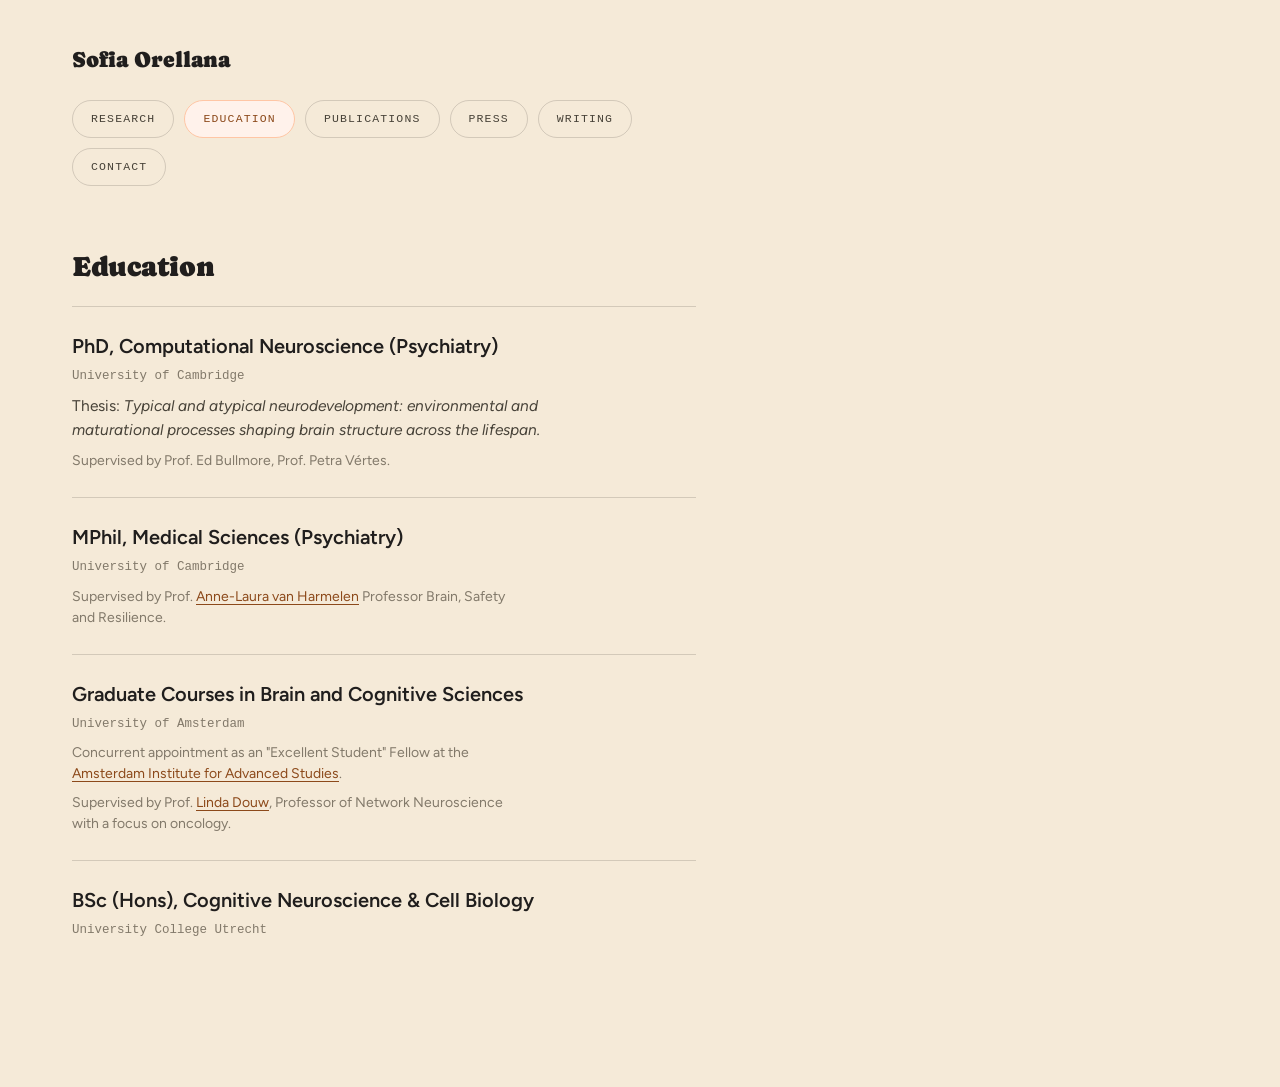
==== education.html @ 3800eff3 "Publish the redesigned site as separate pages, and keep experimental drafts local. Co-authored-by: C" ====
<!DOCTYPE html>
<html lang="en">
<head>
    <meta charset="UTF-8">
    <meta name="viewport" content="width=device-width, initial-scale=1.0">
    <title>Education — Sofia Orellana</title>
    <meta name="description" content="Education — Sofia Orellana. PhD in Computational Neuroscience at the University of Cambridge, plus earlier training in Amsterdam and Utrecht.">
    <link rel="preconnect" href="https://fonts.googleapis.com">
    <link rel="preconnect" href="https://fonts.gstatic.com" crossorigin>
    <link href="https://fonts.googleapis.com/css2?family=Caprasimo:wght@400&family=Figtree:wght@400;600;700&display=swap" rel="stylesheet">
    <link rel="stylesheet" href="styles.css">
</head>
<body>

<div class="page page-inner">
    <main>
        <header class="page-head">
            <a class="home-name" href="index.html">Sofia Orellana</a>
            <nav class="pill-nav">
                <a href="index.html#research">Research</a>
                <a href="education.html" aria-current="page">Education</a>
                <a href="publications.html">Publications</a>
                <a href="press.html">Press</a>
                <a href="index.html#writing">Writing</a>
                <a href="index.html#contact">Contact</a>
            </nav>
        </header>

        <section id="education">
            <h1 class="h2-lead">Education</h1>
            <ul class="timeline">
                <li>
                    <div class="timeline-body">
                        <div class="timeline-title">PhD, Computational Neuroscience (Psychiatry)</div>
                        <div class="timeline-org">University of Cambridge</div>
                        <div class="timeline-detail">Thesis: <em>Typical and atypical neurodevelopment: environmental and maturational processes shaping brain structure across the lifespan.</em></div>
                        <div class="timeline-meta">Supervised by Prof. Ed Bullmore, Prof. Petra Vértes.</div>
                    </div>
                </li>
                <li>
                    <div class="timeline-body">
                        <div class="timeline-title">MPhil, Medical Sciences (Psychiatry)</div>
                        <div class="timeline-org">University of Cambridge</div>
                        <div class="timeline-meta">Supervised by Prof. <a href="https://www.universiteitleiden.nl/en/staffmembers/anne-laura-van-harmelen" target="_blank" rel="noopener">Anne-Laura van Harmelen</a> Professor Brain, Safety and Resilience.</div>
                    </div>
                </li>
                <li>
                    <div class="timeline-body">
                        <div class="timeline-title">Graduate Courses in Brain and Cognitive Sciences</div>
                        <div class="timeline-org">University of Amsterdam</div>
                        <div class="timeline-meta">Concurrent appointment as an "Excellent Student" Fellow at the <a href="https://ias.uva.nl/apply/ias-for-students/interview-sofia-orellana-thesis-prize.html" target="_blank" rel="noopener">Amsterdam Institute for Advanced Studies</a>.</div>
                        <div class="timeline-meta">Supervised by Prof. <a href="https://www.amsterdamumc.org/en/research/researchers/linda-douw-2" target="_blank" rel="noopener">Linda Douw</a>, Professor of Network Neuroscience with a focus on oncology.</div>
                    </div>
                </li>
                <li>
                    <div class="timeline-body">
                        <div class="timeline-title">BSc (Hons), Cognitive Neuroscience &amp; Cell Biology</div>
                        <div class="timeline-org">University College Utrecht</div>
                    </div>
                </li>
            </ul>
        </section>
    </main>
</div>

</body>
</html>
---- styles.css ----
/* Organic design tokens — shared across every page */
:root {
    --color-bg: #f5ead8;
    --color-surface: #ebddc5;
    --color-text: #201e1d;
    --color-accent: #c67139;
    --color-accent-2: #7a8a5e;
    --color-divider: color-mix(in srgb, #201e1d 16%, transparent);

    --color-neutral-100: #f9f4ed;
    --color-neutral-200: #eee7db;
    --color-neutral-300: #dcd3c4;
    --color-neutral-400: #c0b6a5;
    --color-neutral-500: #a19786;
    --color-neutral-600: #82796a;
    --color-neutral-700: #645c50;
    --color-neutral-800: #474238;
    --color-neutral-900: #2e2b25;

    --color-accent-100: #fff2eb;
    --color-accent-200: #ffe1d0;
    --color-accent-300: #ffc6a5;
    --color-accent-500: #d67f48;
    --color-accent-600: #b2622d;
    --color-accent-700: #8c491a;
    --color-accent-800: #643312;

    --color-accent-2-100: #f0fae1;
    --color-accent-2-300: #ccdbb2;
    --color-accent-2-400: #aebf92;
    --color-accent-2-500: #8fa073;
    --color-accent-2-700: #56633f;
    --color-accent-2-800: #3d472b;

    --font-heading: "Caprasimo", Georgia, serif;
    --font-body: "Figtree", system-ui, -apple-system, sans-serif;
    --font-mono: ui-monospace, SFMono-Regular, Menlo, monospace;

    --radius-md: 16px;
    --radius-lg: 28px;
    --radius-pill: 999px;

    --shadow-sm: 0 1px 2px color-mix(in srgb, #2e2b25 14%, transparent);
    --shadow-md: 0 3px 10px color-mix(in srgb, #2e2b25 16%, transparent);
}

*, *::before, *::after { box-sizing: border-box; }

html { scroll-behavior: smooth; }

body {
    margin: 0;
    background: var(--color-bg);
    color: var(--color-text);
    font-family: var(--font-body);
    font-size: 15px;
    line-height: 1.55;
    font-weight: 400;
    -webkit-font-smoothing: antialiased;
    -moz-osx-font-smoothing: grayscale;
}

h1, h2, h3, h4 {
    font-family: var(--font-heading);
    font-weight: 400;
    line-height: 1.12;
    letter-spacing: -0.015em;
    margin: 0;
}

p { margin: 0; text-wrap: pretty; }

a {
    color: var(--color-accent-700);
    text-decoration: underline;
    text-decoration-thickness: 1px;
    text-underline-offset: 3px;
}
a:hover { color: var(--color-accent); }
:focus-visible { outline: 2px solid var(--color-accent); outline-offset: 2px; border-radius: 4px; }
::selection { background: color-mix(in srgb, var(--color-accent) 30%, transparent); }

/* ─── Layout ────────────────────────────────────────────────────────── */
.page {
    min-height: 100vh;
    display: grid;
    grid-template-columns: minmax(0, 1fr) 340px;
}

.page-inner {
    grid-template-columns: minmax(0, 1fr);
}

main {
    max-width: 760px;
    padding: 88px 64px 160px 72px;
    display: flex;
    flex-direction: column;
    gap: 72px;
}

.page-inner main {
    padding-top: 48px;
    padding-bottom: 120px;
    gap: 56px;
}

section { display: flex; flex-direction: column; gap: 24px; scroll-margin-top: 80px; }

main > section:has(> .h2-lead) {
    padding-top: 44px;
    border-top: 1px solid var(--color-divider);
}

.page-inner main > section:first-of-type {
    padding-top: 8px;
    border-top: none;
}

/* ─── Kickers ───────────────────────────────────────────────────────── */
.kicker,
.section-num {
    font-family: var(--font-mono);
    font-size: 12.5px;
    letter-spacing: 0.15em;
    text-transform: uppercase;
    color: var(--color-neutral-600);
    display: flex;
    gap: 14px;
    flex-wrap: wrap;
}
.kicker .sep { color: var(--color-neutral-400); }
.section-num {
    color: var(--color-accent-700);
    font-weight: 500;
}

/* ─── Header / hero ─────────────────────────────────────────────────── */
header.hero { display: flex; flex-direction: column; gap: 28px; }
.hero-name { font-size: clamp(44px, 6vw, 68px); line-height: 0.98; letter-spacing: -0.02em; }
.hero-tagline { font-size: 21px; line-height: 1.5; max-width: 30em; color: var(--color-neutral-800); }

.page-head {
    display: flex;
    flex-direction: column;
    gap: 20px;
}
.home-name {
    font-family: var(--font-heading);
    font-size: 22px;
    line-height: 1.1;
    color: inherit;
    text-decoration: none;
}
.home-name:hover { color: var(--color-accent-700); }

.pill-nav { display: flex; gap: 10px; flex-wrap: wrap; margin-top: 8px; }
.pill-nav a {
    border-radius: var(--radius-pill);
    border: 1px solid var(--color-divider);
    padding: 9px 18px;
    font-family: var(--font-mono);
    font-size: 11.5px;
    letter-spacing: 0.1em;
    text-transform: uppercase;
    text-decoration: none;
    color: var(--color-neutral-800);
    transition: background-color 0.15s ease, border-color 0.15s ease, color 0.15s ease;
}
.pill-nav a:hover,
.pill-nav a[aria-current="page"] {
    background: var(--color-accent-100);
    border-color: var(--color-accent-300);
    color: var(--color-accent-700);
}

/* ─── Headings ──────────────────────────────────────────────────────── */
.h2-lead { font-size: clamp(24px, 2.8vw, 28px); line-height: 1.15; max-width: 22em; }
.h2-note {
    font-size: 14.5px;
    line-height: 1.4;
    color: var(--color-neutral-600);
    font-style: italic;
    margin-top: -14px;
}
.h3-theme {
    font-size: clamp(18px, 2.1vw, 20px);
    line-height: 1.22;
    max-width: 24em;
    color: var(--color-accent-2-800);
}

main > section:has(> .kicker) .body-copy { font-size: 15px; line-height: 1.6; }

.lede { font-size: 18px; line-height: 1.62; max-width: 34em; }
.body-copy { font-size: 17px; line-height: 1.6; max-width: 34em; color: var(--color-neutral-800); }

/* ─── Tags ──────────────────────────────────────────────────────────── */
.tags-row { display: flex; gap: 8px; flex-wrap: wrap; padding-top: 4px; }
.tag {
    display: inline-flex;
    align-items: center;
    font-size: 11px;
    letter-spacing: 0.02em;
    padding: 3px 10px;
    border-radius: var(--radius-pill);
}
.tag-accent { background: var(--color-accent-100); color: var(--color-accent-800); }
.tag-accent-2 { background: var(--color-accent-2-100); color: var(--color-accent-2-800); }
.tag-neutral { background: var(--color-neutral-100); color: var(--color-neutral-800); }
.tag-outline { border: 1px solid var(--color-accent); color: var(--color-accent-700); padding: 2px 9px; }

/* ─── Tech grid ─────────────────────────────────────────────────────── */
.tech-grid {
    display: flex;
    flex-wrap: wrap;
    gap: 28px;
    padding-top: 12px;
    font-family: var(--font-mono);
    font-size: 12.5px;
    line-height: 1.9;
    color: var(--color-neutral-700);
}
.tech-grid > div > div:first-child {
    color: var(--color-accent-700);
    letter-spacing: 0.1em;
    text-transform: uppercase;
    font-size: 10.5px;
}

/* ─── Timeline lists ────────────────────────────────────────────────── */
.timeline {
    list-style: none;
    margin: 0;
    padding: 0;
    display: flex;
    flex-direction: column;
}
.timeline li {
    display: grid;
    grid-template-columns: 92px minmax(0, 1fr);
    gap: 22px;
    padding: 26px 0;
    border-top: 1px solid var(--color-divider);
}

#education .timeline li { grid-template-columns: minmax(0, 1fr); }
.timeline-date {
    font-family: var(--font-mono);
    font-size: 12px;
    color: var(--color-neutral-500);
    padding-top: 5px;
}
.timeline-body { display: flex; flex-direction: column; gap: 8px; }
.timeline-title { font-size: 20px; line-height: 1.3; font-weight: 600; }
.timeline-org {
    font-family: var(--font-mono);
    font-size: 12.5px;
    color: var(--color-neutral-600);
}
.timeline-detail { font-size: 15.5px; line-height: 1.55; color: var(--color-neutral-800); max-width: 32em; }
.timeline-meta { font-size: 14px; line-height: 1.5; color: var(--color-neutral-600); max-width: 32em; }

.talks-list li { grid-template-columns: 76px minmax(0, 1fr); padding: 20px 0; gap: 20px; }
.talks-list .timeline-title { font-size: 16.5px; line-height: 1.4; font-weight: 400; max-width: 32em; }
.talks-list .timeline-body { gap: 5px; }
.talks-list .timeline-org { font-family: var(--font-body); font-size: 13px; color: var(--color-neutral-600); }
.talks-list .timeline-date { padding-top: 3px; }

.pubs-list li { grid-template-columns: 56px minmax(0, 1fr); gap: 20px; }
.pubs-list .timeline-title { font-size: 19px; line-height: 1.35; max-width: 30em; }
.pubs-list .timeline-authors { font-size: 14.5px; line-height: 1.5; color: var(--color-neutral-700); max-width: 34em; }
.pubs-list .timeline-venue {
    display: flex;
    gap: 16px;
    align-items: center;
    flex-wrap: wrap;
    font-family: var(--font-mono);
    font-size: 12px;
}
.pubs-list .timeline-venue .venue { color: var(--color-neutral-600); }
.pubs-list .timeline-date { padding-top: 4px; }

/* ─── Buttons ───────────────────────────────────────────────────────── */
.btn-row { display: flex; gap: 12px; flex-wrap: wrap; }
.btn {
    display: inline-flex;
    align-items: center;
    gap: 6px;
    font-family: var(--font-heading);
    font-size: 14px;
    line-height: 1.2;
    padding: 8.8px 16px;
    border-radius: var(--radius-pill);
    border: 1px solid var(--color-divider);
    color: var(--color-text);
    background: transparent;
    text-decoration: none;
    transition: background-color 0.15s ease, border-color 0.15s ease;
}
.btn:hover {
    background: color-mix(in srgb, var(--color-text) 7%, transparent);
    color: var(--color-text);
}

/* ─── Notes placeholder card ────────────────────────────────────────── */
.notes-card {
    border: 1px dashed var(--color-neutral-400);
    border-radius: var(--radius-lg);
    padding: 40px;
    background: color-mix(in srgb, var(--color-surface) 45%, transparent);
    display: flex;
    flex-direction: column;
    gap: 12px;
    max-width: 34em;
}
.notes-card h3 { font-size: 25px; line-height: 1.1; }
.notes-card p { font-size: 16px; line-height: 1.6; color: var(--color-neutral-700); }

/* ─── Contact rows ──────────────────────────────────────────────────── */
.contact-rows {
    display: flex;
    flex-direction: column;
    font-family: var(--font-mono);
    font-size: 14px;
}
.contact-rows a {
    display: flex;
    align-items: center;
    gap: 16px;
    padding: 14px 0;
    border-top: 1px solid var(--color-divider);
    text-decoration: none;
    color: var(--color-accent-700);
}
.contact-rows a:last-child { border-bottom: 1px solid var(--color-divider); }
.contact-rows a:hover { color: var(--color-accent); }
.contact-rows a:hover .icon { color: var(--color-accent); }
.contact-rows .icon {
    display: inline-flex;
    align-items: center;
    justify-content: center;
    color: var(--color-neutral-700);
    flex-shrink: 0;
    width: 22px;
    height: 22px;
    transition: color 0.15s ease;
}
.contact-rows .icon svg { display: block; width: 20px; height: 20px; }
.updated {
    font-family: var(--font-mono);
    font-size: 11px;
    letter-spacing: 0.08em;
    text-transform: uppercase;
    color: var(--color-neutral-500);
    padding-top: 32px;
}

/* ─── Right rail: idea graph ────────────────────────────────────────── */
aside.rail {
    position: sticky;
    top: 0;
    height: 100vh;
    border-left: 1px solid var(--color-divider);
    background: color-mix(in srgb, var(--color-surface) 40%, var(--color-bg));
    display: flex;
    flex-direction: column;
    justify-content: space-between;
    padding: 28px 24px 24px;
}
.rail-head {
    display: flex;
    align-items: center;
    justify-content: space-between;
    font-family: var(--font-mono);
    font-size: 10.5px;
    letter-spacing: 0.14em;
    text-transform: uppercase;
    color: var(--color-neutral-600);
}
.rail-graph { position: relative; flex: 1 1 0; min-height: 0; margin: 16px 0; }
.rail-graph svg {
    position: absolute;
    inset: 0;
    width: 100%;
    height: 100%;
    pointer-events: none;
}
.graph-node {
    position: absolute;
    width: 0;
    height: 0;
    cursor: pointer;
    will-change: transform;
}
.graph-halo, .graph-dot {
    position: absolute;
    left: 0;
    top: 0;
    border-radius: 999px;
    transform: translate(-50%, -50%);
    transition: width 0.25s ease, height 0.25s ease, background-color 0.25s ease, border-color 0.25s ease;
}
.graph-dot { border: 1.5px solid var(--color-neutral-400); background: var(--color-neutral-300); box-sizing: border-box; }
.graph-label {
    position: absolute;
    left: 0;
    font-family: var(--font-mono);
    font-size: 10.5px;
    line-height: 1.3;
    letter-spacing: 0.06em;
    text-transform: uppercase;
    white-space: nowrap;
    color: var(--color-neutral-500);
    pointer-events: none;
    transition: color 0.25s ease;
}
.rail-panel {
    min-height: 132px;
    border-top: 1px solid var(--color-divider);
    padding-top: 16px;
    display: flex;
    flex-direction: column;
    gap: 8px;
}
.rail-panel .panel-kicker {
    font-family: var(--font-mono);
    font-size: 10.5px;
    letter-spacing: 0.14em;
    text-transform: uppercase;
    color: var(--color-accent-700);
}
.rail-panel .panel-title {
    font-family: var(--font-heading);
    font-size: 19px;
    line-height: 1.14;
}
.rail-panel .panel-body {
    font-size: 13.5px;
    line-height: 1.5;
    color: var(--color-neutral-700);
    min-height: 9em;
}

/* ─── Responsive ────────────────────────────────────────────────────── */
@media (max-width: 960px) {
    .page { grid-template-columns: 1fr; }
    aside.rail {
        position: static;
        height: auto;
        border-left: none;
        border-top: 1px solid var(--color-divider);
        padding: 32px 28px 40px;
    }
    .rail-graph { min-height: 320px; margin: 20px 0; }
    main { padding: 56px 28px 96px; gap: 60px; }
    main > section:has(> .h2-lead) { padding-top: 36px; }
}

@media (max-width: 600px) {
    main { padding: 48px 22px 80px; gap: 48px; }
    main > section:has(> .h2-lead) { padding-top: 32px; }
    .pill-nav a { padding: 8px 14px; }
    .timeline li,
    .talks-list li,
    .pubs-list li { grid-template-columns: 1fr; gap: 6px; }
    .timeline-date { padding-top: 0; }
    .contact-rows a { gap: 14px; }
}

@media (prefers-reduced-motion: reduce) {
    html { scroll-behavior: auto; }
    .graph-halo, .graph-dot, .graph-label { transition: none; }
}
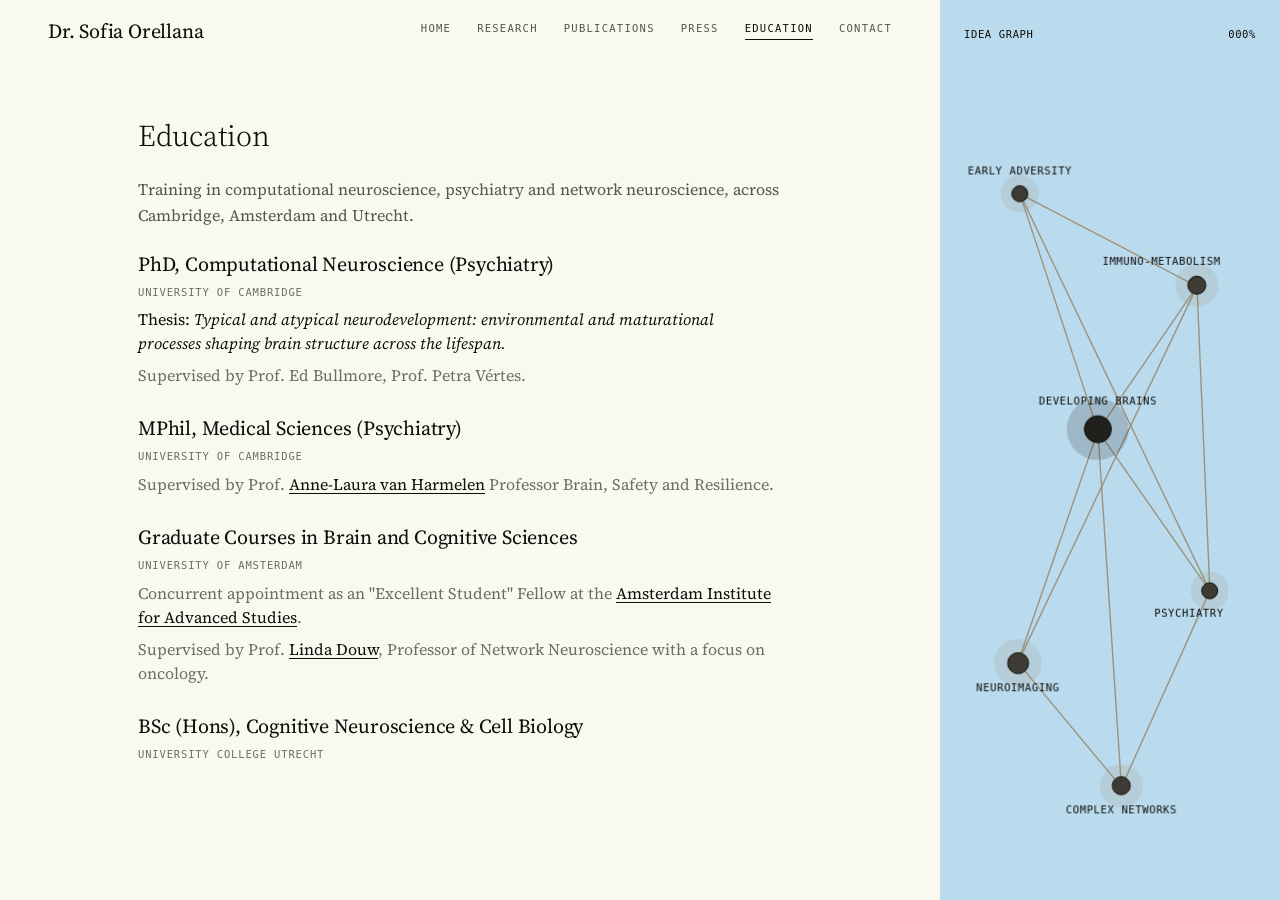
==== commit 888c4dd4: "Give research and contact their own pages, and share the idea graph across the site. Co-authored-by:" ====
--- a/education.html
+++ b/education.html
@@ -7,61 +7,78 @@
     <meta name="description" content="Education — Sofia Orellana. PhD in Computational Neuroscience at the University of Cambridge, plus earlier training in Amsterdam and Utrecht.">
     <link rel="preconnect" href="https://fonts.googleapis.com">
     <link rel="preconnect" href="https://fonts.gstatic.com" crossorigin>
-    <link href="https://fonts.googleapis.com/css2?family=Caprasimo:wght@400&family=Figtree:wght@400;600;700&display=swap" rel="stylesheet">
+    <link href="https://fonts.googleapis.com/css2?family=Source+Serif+4:ital,opsz,wght@0,8..60,200..900;1,8..60,200..900&display=swap" rel="stylesheet">
     <link rel="stylesheet" href="styles.css">
 </head>
 <body>
 
-<div class="page page-inner">
-    <main>
-        <header class="page-head">
-            <a class="home-name" href="index.html">Sofia Orellana</a>
-            <nav class="pill-nav">
-                <a href="index.html#research">Research</a>
-                <a href="education.html" aria-current="page">Education</a>
-                <a href="publications.html">Publications</a>
-                <a href="press.html">Press</a>
-                <a href="index.html#writing">Writing</a>
-                <a href="index.html#contact">Contact</a>
-            </nav>
-        </header>
+<div class="page">
+<div class="page-main">
 
-        <section id="education">
-            <h1 class="h2-lead">Education</h1>
-            <ul class="timeline">
-                <li>
-                    <div class="timeline-body">
-                        <div class="timeline-title">PhD, Computational Neuroscience (Psychiatry)</div>
-                        <div class="timeline-org">University of Cambridge</div>
-                        <div class="timeline-detail">Thesis: <em>Typical and atypical neurodevelopment: environmental and maturational processes shaping brain structure across the lifespan.</em></div>
-                        <div class="timeline-meta">Supervised by Prof. Ed Bullmore, Prof. Petra Vértes.</div>
-                    </div>
-                </li>
-                <li>
-                    <div class="timeline-body">
-                        <div class="timeline-title">MPhil, Medical Sciences (Psychiatry)</div>
-                        <div class="timeline-org">University of Cambridge</div>
-                        <div class="timeline-meta">Supervised by Prof. <a href="https://www.universiteitleiden.nl/en/staffmembers/anne-laura-van-harmelen" target="_blank" rel="noopener">Anne-Laura van Harmelen</a> Professor Brain, Safety and Resilience.</div>
-                    </div>
-                </li>
-                <li>
-                    <div class="timeline-body">
-                        <div class="timeline-title">Graduate Courses in Brain and Cognitive Sciences</div>
-                        <div class="timeline-org">University of Amsterdam</div>
-                        <div class="timeline-meta">Concurrent appointment as an "Excellent Student" Fellow at the <a href="https://ias.uva.nl/apply/ias-for-students/interview-sofia-orellana-thesis-prize.html" target="_blank" rel="noopener">Amsterdam Institute for Advanced Studies</a>.</div>
-                        <div class="timeline-meta">Supervised by Prof. <a href="https://www.amsterdamumc.org/en/research/researchers/linda-douw-2" target="_blank" rel="noopener">Linda Douw</a>, Professor of Network Neuroscience with a focus on oncology.</div>
-                    </div>
-                </li>
-                <li>
-                    <div class="timeline-body">
-                        <div class="timeline-title">BSc (Hons), Cognitive Neuroscience &amp; Cell Biology</div>
-                        <div class="timeline-org">University College Utrecht</div>
-                    </div>
-                </li>
-            </ul>
-        </section>
-    </main>
+<header class="topbar">
+    <a class="brand" href="index.html">Dr. Sofia Orellana</a>
+    <nav class="topnav" aria-label="Primary">
+        <a href="index.html">Home</a>
+        <a href="research.html">Research</a>
+        <a href="publications.html">Publications</a>
+        <a href="press.html">Press</a>
+        <a href="education.html" aria-current="page">Education</a>
+        <a href="contact.html">Contact</a>
+    </nav>
+</header>
+
+<main class="shell">
+    <section class="block" id="education" data-nodes="brains,immuno,adversity,psychiatry,imaging,networks">
+        <h1 class="block-title">Education</h1>
+        <p class="block-lede">Training in computational neuroscience, psychiatry and network neuroscience, across Cambridge, Amsterdam and Utrecht.</p>
+        <ul class="timeline">
+            <li>
+                <div class="timeline-body">
+                    <div class="timeline-title">PhD, Computational Neuroscience (Psychiatry)</div>
+                    <div class="timeline-org">University of Cambridge</div>
+                    <div class="timeline-detail">Thesis: <em>Typical and atypical neurodevelopment: environmental and maturational processes shaping brain structure across the lifespan.</em></div>
+                    <div class="timeline-meta">Supervised by Prof. Ed Bullmore, Prof. Petra Vértes.</div>
+                </div>
+            </li>
+            <li>
+                <div class="timeline-body">
+                    <div class="timeline-title">MPhil, Medical Sciences (Psychiatry)</div>
+                    <div class="timeline-org">University of Cambridge</div>
+                    <div class="timeline-meta">Supervised by Prof. <a href="https://www.universiteitleiden.nl/en/staffmembers/anne-laura-van-harmelen" target="_blank" rel="noopener">Anne-Laura van Harmelen</a> Professor Brain, Safety and Resilience.</div>
+                </div>
+            </li>
+            <li>
+                <div class="timeline-body">
+                    <div class="timeline-title">Graduate Courses in Brain and Cognitive Sciences</div>
+                    <div class="timeline-org">University of Amsterdam</div>
+                    <div class="timeline-meta">Concurrent appointment as an "Excellent Student" Fellow at the <a href="https://ias.uva.nl/apply/ias-for-students/interview-sofia-orellana-thesis-prize.html" target="_blank" rel="noopener">Amsterdam Institute for Advanced Studies</a>.</div>
+                    <div class="timeline-meta">Supervised by Prof. <a href="https://www.amsterdamumc.org/en/research/researchers/linda-douw-2" target="_blank" rel="noopener">Linda Douw</a>, Professor of Network Neuroscience with a focus on oncology.</div>
+                </div>
+            </li>
+            <li>
+                <div class="timeline-body">
+                    <div class="timeline-title">BSc (Hons), Cognitive Neuroscience &amp; Cell Biology</div>
+                    <div class="timeline-org">University College Utrecht</div>
+                </div>
+            </li>
+        </ul>
+    </section>
+</main>
 </div>
+
+    <aside class="rail" aria-label="Idea graph">
+        <div class="rail-head">
+            <span>Idea graph</span>
+            <span id="rail-progress">000%</span>
+        </div>
+        <div class="rail-graph" id="rail-graph">
+            <svg viewBox="0 0 292 560" preserveAspectRatio="none" id="rail-edges"></svg>
+        </div>
+    </aside>
+
+</div>
+
+<script src="graph.js"></script>
 
 </body>
 </html>
--- a/styles.css
+++ b/styles.css
@@ -1,47 +1,89 @@
-/* Organic design tokens — shared across every page */
+/* Live site — top-bar + intro + card-list layout, with the idea graph
+   in a sticky right rail. */
 :root {
-    --color-bg: #f5ead8;
-    --color-surface: #ebddc5;
-    --color-text: #201e1d;
-    --color-accent: #c67139;
-    --color-accent-2: #7a8a5e;
-    --color-divider: color-mix(in srgb, #201e1d 16%, transparent);
-
-    --color-neutral-100: #f9f4ed;
-    --color-neutral-200: #eee7db;
-    --color-neutral-300: #dcd3c4;
-    --color-neutral-400: #c0b6a5;
-    --color-neutral-500: #a19786;
-    --color-neutral-600: #82796a;
-    --color-neutral-700: #645c50;
-    --color-neutral-800: #474238;
-    --color-neutral-900: #2e2b25;
-
-    --color-accent-100: #fff2eb;
-    --color-accent-200: #ffe1d0;
-    --color-accent-300: #ffc6a5;
-    --color-accent-500: #d67f48;
-    --color-accent-600: #b2622d;
-    --color-accent-700: #8c491a;
-    --color-accent-800: #643312;
-
-    --color-accent-2-100: #f0fae1;
-    --color-accent-2-300: #ccdbb2;
-    --color-accent-2-400: #aebf92;
-    --color-accent-2-500: #8fa073;
-    --color-accent-2-700: #56633f;
-    --color-accent-2-800: #3d472b;
-
-    --font-heading: "Caprasimo", Georgia, serif;
-    --font-body: "Figtree", system-ui, -apple-system, sans-serif;
-    --font-mono: ui-monospace, SFMono-Regular, Menlo, monospace;
+    --color-ink: #0f0e0b;
+    --color-bone: #f9f9f0;
+    --color-ash: #6d6c67;
+    --color-charcoal: #21201c;
+    --color-graphite: #555450;
+    --color-mist: #84837d;
+    --color-deep-earth: #3d3b34;
+    --color-soft-sand: #ccc5a3;
+    --color-warm-stone: #9d937c;
+    --color-sage: #d5fad3;
+    --color-garden: #3b6f3e;
+    --color-powder-blue: #badbee;
+
+    --color-bg: var(--color-bone);
+    --color-surface: var(--color-sage);
+    --color-text: var(--color-ink);
+    --color-accent: var(--color-charcoal);
+    --color-accent-2: var(--color-warm-stone);
+    --color-divider: color-mix(in srgb, var(--color-ink) 16%, transparent);
+
+    --color-neutral-100: var(--color-bone);
+    --color-neutral-200: var(--color-sage);
+    --color-neutral-300: var(--color-soft-sand);
+    --color-neutral-400: var(--color-warm-stone);
+    --color-neutral-500: var(--color-mist);
+    --color-neutral-600: var(--color-ash);
+    --color-neutral-700: var(--color-graphite);
+    --color-neutral-800: var(--color-deep-earth);
+    --color-neutral-900: var(--color-ink);
+
+    --color-accent-100: var(--color-sage);
+    --color-accent-200: var(--color-sage);
+    --color-accent-300: var(--color-soft-sand);
+    --color-accent-500: var(--color-charcoal);
+    --color-accent-600: var(--color-charcoal);
+    --color-accent-700: var(--color-ink);
+    --color-accent-800: var(--color-ink);
+
+    --color-accent-2-100: var(--color-powder-blue);
+    --color-accent-2-300: var(--color-powder-blue);
+    --color-accent-2-400: var(--color-warm-stone);
+    --color-accent-2-500: var(--color-deep-earth);
+    --color-accent-2-700: var(--color-ink);
+    --color-accent-2-800: var(--color-ink);
+
+    --font-season-serif: "Source Serif 4", ui-serif, Georgia, Cambria, "Times New Roman", Times, serif;
+    --font-heading: var(--font-season-serif);
+    --font-body: var(--font-season-serif);
+    --font-mono: var(--font-season-serif);
+    --font-graph: ui-monospace, SFMono-Regular, Menlo, Consolas, monospace;
+
+    --text-caption: 9px;
+    --leading-caption: 1.4;
+    --tracking-caption: 0.01em;
+    --text-body-sm: 16px;
+    --leading-body-sm: 1.5;
+    --text-body: 18px;
+    --leading-body: 1.4;
+    --text-subheading: 20px;
+    --leading-subheading: 1.3;
+    --tracking-subheading: -0.2px;
+    --text-heading: 24px;
+    --leading-heading: 1.25;
+    --tracking-heading: -0.24px;
+    --text-heading-lg: 55px;
+    --leading-heading-lg: 1.1;
+    --tracking-heading-lg: -1.1px;
+    --text-display-sm: 90px;
+    --leading-display-sm: 1;
+    --tracking-display-sm: -2.7px;
+
+    --font-weight-w335: 335;
+    --font-weight-w340: 340;
+    --font-weight-regular: 400;
+    --font-weight-w420: 420;
+    --font-weight-w444: 444;
 
     --radius-md: 16px;
     --radius-lg: 28px;
-    --radius-pill: 999px;
-
-    --shadow-sm: 0 1px 2px color-mix(in srgb, #2e2b25 14%, transparent);
-    --shadow-md: 0 3px 10px color-mix(in srgb, #2e2b25 16%, transparent);
+    --radius-pill: 9999px;
+
+    --shell-max: 760px;
+    --shell-pad: 48px;
 }
 
 *, *::before, *::after { box-sizing: border-box; }
@@ -53,233 +95,294 @@
     background: var(--color-bg);
     color: var(--color-text);
     font-family: var(--font-body);
-    font-size: 15px;
-    line-height: 1.55;
-    font-weight: 400;
+    font-size: var(--text-body);
+    line-height: var(--leading-body);
+    font-weight: var(--font-weight-regular);
+    font-optical-sizing: auto;
+    font-feature-settings: "calt";
+    font-synthesis: none;
     -webkit-font-smoothing: antialiased;
     -moz-osx-font-smoothing: grayscale;
 }
 
 h1, h2, h3, h4 {
     font-family: var(--font-heading);
-    font-weight: 400;
-    line-height: 1.12;
-    letter-spacing: -0.015em;
+    font-weight: var(--font-weight-w340);
+    line-height: var(--leading-heading);
+    letter-spacing: var(--tracking-heading);
     margin: 0;
+    font-feature-settings: "calt";
 }
 
 p { margin: 0; text-wrap: pretty; }
 
 a {
-    color: var(--color-accent-700);
+    color: var(--color-ink);
     text-decoration: underline;
     text-decoration-thickness: 1px;
     text-underline-offset: 3px;
 }
-a:hover { color: var(--color-accent); }
-:focus-visible { outline: 2px solid var(--color-accent); outline-offset: 2px; border-radius: 4px; }
-::selection { background: color-mix(in srgb, var(--color-accent) 30%, transparent); }
-
-/* ─── Layout ────────────────────────────────────────────────────────── */
+a:hover { color: var(--color-charcoal); }
+:focus-visible { outline: 1px solid var(--color-ink); outline-offset: 3px; }
+::selection { background: var(--color-powder-blue); color: var(--color-ink); }
+
+/* ─── Top bar ───────────────────────────────────────────────────────── */
 .page {
     min-height: 100vh;
     display: grid;
     grid-template-columns: minmax(0, 1fr) 340px;
 }
-
-.page-inner {
+.page-main { min-width: 0; }
+.page-main-home {
+    display: flex;
+    flex-direction: column;
+    min-height: 100vh;
+}
+
+.topbar {
+    position: sticky;
+    top: 0;
+    z-index: 10;
+    display: flex;
+    align-items: center;
+    justify-content: space-between;
+    gap: 32px;
+    flex-wrap: wrap;
+    padding: 18px var(--shell-pad);
+    background: var(--color-bg);
+}
+.brand {
+    font-family: var(--font-heading);
+    font-size: var(--text-subheading);
+    line-height: var(--leading-subheading);
+    letter-spacing: var(--tracking-subheading);
+    font-weight: var(--font-weight-w420);
+    color: var(--color-ink);
+    text-decoration: none;
+}
+.brand-home {
+    font-size: clamp(30px, 3.4vw, 40px);
+    line-height: 1.1;
+    letter-spacing: -0.03em;
+    font-weight: var(--font-weight-w420);
+}
+.topnav { display: flex; align-items: center; gap: 26px; flex-wrap: wrap; }
+.topnav a {
+    font-family: var(--font-graph);
+    font-size: 10.5px;
+    line-height: 1.3;
+    letter-spacing: 0.12em;
+    text-transform: uppercase;
+    text-decoration: none;
+    color: var(--color-graphite);
+    padding-bottom: 4px;
+    border-bottom: 1.5px solid transparent;
+}
+.topnav a:hover { color: var(--color-ink); }
+.topnav a[aria-current="page"] {
+    color: var(--color-ink);
+    border-bottom-color: var(--color-ink);
+}
+
+/* ─── Shell ─────────────────────────────────────────────────────────── */
+.shell {
+    max-width: var(--shell-max);
+    margin: 0 auto;
+    padding: 56px var(--shell-pad) 120px;
+    display: flex;
+    flex-direction: column;
+    gap: 80px;
+}
+.shell-home {
+    flex: 1 1 auto;
+    padding-bottom: 40px;
+}
+
+.home-foot {
+    display: flex;
+    justify-content: flex-end;
+    gap: 28px;
+    padding: 0 var(--shell-pad) 28px;
+    margin-top: auto;
+}
+.home-foot a {
+    font-family: var(--font-graph);
+    font-size: 10.5px;
+    line-height: 1.3;
+    letter-spacing: 0.12em;
+    text-transform: uppercase;
+    text-decoration: none;
+    color: var(--color-graphite);
+}
+.home-foot a:hover { color: var(--color-ink); text-decoration: underline; text-underline-offset: 3px; }
+
+/* ─── Intro ─────────────────────────────────────────────────────────── */
+.intro { display: flex; flex-direction: column; gap: 22px; }
+.intro-title {
+    font-size: clamp(30px, 3.6vw, 44px);
+    line-height: 1.15;
+    letter-spacing: -0.02em;
+    font-weight: var(--font-weight-w335);
+    max-width: 18em;
+}
+.intro p {
+    font-size: var(--text-body-sm);
+    line-height: 1.65;
+    color: var(--color-graphite);
+    max-width: 44em;
+}
+
+/* ─── Blocks and cards ──────────────────────────────────────────────── */
+.block {
+    display: flex;
+    flex-direction: column;
+    gap: 22px;
+    scroll-margin-top: 96px;
+}
+.block-title {
+    font-size: clamp(24px, 2.6vw, 30px);
+    line-height: 1.2;
+    letter-spacing: -0.01em;
+    font-weight: var(--font-weight-w340);
+}
+.block-lede {
+    font-size: var(--text-body-sm);
+    line-height: 1.65;
+    color: var(--color-graphite);
+    max-width: 46em;
+}
+
+.cards { display: flex; flex-direction: column; gap: 40px; }
+.card {
+    display: grid;
     grid-template-columns: minmax(0, 1fr);
-}
-
-main {
-    max-width: 760px;
-    padding: 88px 64px 160px 72px;
-    display: flex;
-    flex-direction: column;
-    gap: 72px;
-}
-
-.page-inner main {
-    padding-top: 48px;
-    padding-bottom: 120px;
-    gap: 56px;
-}
-
-section { display: flex; flex-direction: column; gap: 24px; scroll-margin-top: 80px; }
-
-main > section:has(> .h2-lead) {
-    padding-top: 44px;
-    border-top: 1px solid var(--color-divider);
-}
-
-.page-inner main > section:first-of-type {
-    padding-top: 8px;
-    border-top: none;
-}
-
-/* ─── Kickers ───────────────────────────────────────────────────────── */
-.kicker,
-.section-num {
-    font-family: var(--font-mono);
-    font-size: 12.5px;
-    letter-spacing: 0.15em;
-    text-transform: uppercase;
-    color: var(--color-neutral-600);
-    display: flex;
-    gap: 14px;
-    flex-wrap: wrap;
-}
-.kicker .sep { color: var(--color-neutral-400); }
-.section-num {
-    color: var(--color-accent-700);
-    font-weight: 500;
-}
-
-/* ─── Header / hero ─────────────────────────────────────────────────── */
-header.hero { display: flex; flex-direction: column; gap: 28px; }
-.hero-name { font-size: clamp(44px, 6vw, 68px); line-height: 0.98; letter-spacing: -0.02em; }
-.hero-tagline { font-size: 21px; line-height: 1.5; max-width: 30em; color: var(--color-neutral-800); }
-
-.page-head {
-    display: flex;
-    flex-direction: column;
-    gap: 20px;
-}
-.home-name {
-    font-family: var(--font-heading);
-    font-size: 22px;
-    line-height: 1.1;
-    color: inherit;
-    text-decoration: none;
-}
-.home-name:hover { color: var(--color-accent-700); }
-
-.pill-nav { display: flex; gap: 10px; flex-wrap: wrap; margin-top: 8px; }
-.pill-nav a {
-    border-radius: var(--radius-pill);
-    border: 1px solid var(--color-divider);
-    padding: 9px 18px;
-    font-family: var(--font-mono);
-    font-size: 11.5px;
-    letter-spacing: 0.1em;
-    text-transform: uppercase;
-    text-decoration: none;
-    color: var(--color-neutral-800);
-    transition: background-color 0.15s ease, border-color 0.15s ease, color 0.15s ease;
-}
-.pill-nav a:hover,
-.pill-nav a[aria-current="page"] {
-    background: var(--color-accent-100);
-    border-color: var(--color-accent-300);
-    color: var(--color-accent-700);
-}
-
-/* ─── Headings ──────────────────────────────────────────────────────── */
-.h2-lead { font-size: clamp(24px, 2.8vw, 28px); line-height: 1.15; max-width: 22em; }
-.h2-note {
-    font-size: 14.5px;
+    gap: 18px;
+    align-items: start;
+}
+
+.card-body { display: flex; flex-direction: column; gap: 14px; }
+.card-title {
+    font-size: var(--text-heading);
+    line-height: var(--leading-heading);
+    letter-spacing: var(--tracking-heading);
+    font-weight: var(--font-weight-w340);
+    color: var(--color-garden);
+}
+.card-text {
+    font-size: var(--text-body-sm);
+    line-height: 1.6;
+    color: var(--color-graphite);
+    max-width: 44em;
+}
+.card-link {
+    align-self: flex-start;
+    font-size: 14px;
     line-height: 1.4;
-    color: var(--color-neutral-600);
-    font-style: italic;
-    margin-top: -14px;
-}
-.h3-theme {
-    font-size: clamp(18px, 2.1vw, 20px);
-    line-height: 1.22;
-    max-width: 24em;
-    color: var(--color-accent-2-800);
-}
-
-main > section:has(> .kicker) .body-copy { font-size: 15px; line-height: 1.6; }
-
-.lede { font-size: 18px; line-height: 1.62; max-width: 34em; }
-.body-copy { font-size: 17px; line-height: 1.6; max-width: 34em; color: var(--color-neutral-800); }
+    color: var(--color-ink);
+}
 
 /* ─── Tags ──────────────────────────────────────────────────────────── */
-.tags-row { display: flex; gap: 8px; flex-wrap: wrap; padding-top: 4px; }
+.tags-row { display: flex; gap: 8px; flex-wrap: wrap; }
 .tag {
     display: inline-flex;
     align-items: center;
-    font-size: 11px;
-    letter-spacing: 0.02em;
-    padding: 3px 10px;
+    font-size: var(--text-caption);
+    letter-spacing: var(--tracking-caption);
+    font-weight: var(--font-weight-w420);
+    text-transform: uppercase;
+    padding: 5px 12px;
     border-radius: var(--radius-pill);
-}
-.tag-accent { background: var(--color-accent-100); color: var(--color-accent-800); }
-.tag-accent-2 { background: var(--color-accent-2-100); color: var(--color-accent-2-800); }
-.tag-neutral { background: var(--color-neutral-100); color: var(--color-neutral-800); }
-.tag-outline { border: 1px solid var(--color-accent); color: var(--color-accent-700); padding: 2px 9px; }
+    color: var(--color-ink);
+}
+.tag-accent { background: var(--color-sage); }
+.tag-accent-2 { background: var(--color-powder-blue); }
+.tag-neutral { background: var(--color-soft-sand); }
+.tag-outline { border: 1px solid var(--color-ink); padding: 4px 11px; }
 
 /* ─── Tech grid ─────────────────────────────────────────────────────── */
 .tech-grid {
     display: flex;
     flex-wrap: wrap;
     gap: 28px;
-    padding-top: 12px;
-    font-family: var(--font-mono);
+    font-family: var(--font-graph);
     font-size: 12.5px;
     line-height: 1.9;
+    font-weight: 400;
     color: var(--color-neutral-700);
 }
 .tech-grid > div > div:first-child {
-    color: var(--color-accent-700);
+    color: var(--color-garden);
     letter-spacing: 0.1em;
     text-transform: uppercase;
     font-size: 10.5px;
-}
-
-/* ─── Timeline lists ────────────────────────────────────────────────── */
+    font-weight: 400;
+}
+
+/* ─── Timeline lists (inner pages) ──────────────────────────────────── */
 .timeline {
     list-style: none;
     margin: 0;
     padding: 0;
     display: flex;
     flex-direction: column;
+    gap: 28px;
 }
 .timeline li {
     display: grid;
     grid-template-columns: 92px minmax(0, 1fr);
     gap: 22px;
-    padding: 26px 0;
-    border-top: 1px solid var(--color-divider);
 }
 
 #education .timeline li { grid-template-columns: minmax(0, 1fr); }
 .timeline-date {
-    font-family: var(--font-mono);
-    font-size: 12px;
-    color: var(--color-neutral-500);
-    padding-top: 5px;
+    font-family: var(--font-graph);
+    font-size: 10.5px;
+    letter-spacing: 0.08em;
+    text-transform: uppercase;
+    color: var(--color-ash);
+    padding-top: 7px;
 }
 .timeline-body { display: flex; flex-direction: column; gap: 8px; }
-.timeline-title { font-size: 20px; line-height: 1.3; font-weight: 600; }
+.timeline-title {
+    font-size: var(--text-subheading);
+    line-height: var(--leading-subheading);
+    letter-spacing: var(--tracking-subheading);
+    font-weight: var(--font-weight-w420);
+}
 .timeline-org {
-    font-family: var(--font-mono);
-    font-size: 12.5px;
-    color: var(--color-neutral-600);
-}
-.timeline-detail { font-size: 15.5px; line-height: 1.55; color: var(--color-neutral-800); max-width: 32em; }
-.timeline-meta { font-size: 14px; line-height: 1.5; color: var(--color-neutral-600); max-width: 32em; }
-
-.talks-list li { grid-template-columns: 76px minmax(0, 1fr); padding: 20px 0; gap: 20px; }
-.talks-list .timeline-title { font-size: 16.5px; line-height: 1.4; font-weight: 400; max-width: 32em; }
-.talks-list .timeline-body { gap: 5px; }
-.talks-list .timeline-org { font-family: var(--font-body); font-size: 13px; color: var(--color-neutral-600); }
-.talks-list .timeline-date { padding-top: 3px; }
-
-.pubs-list li { grid-template-columns: 56px minmax(0, 1fr); gap: 20px; }
-.pubs-list .timeline-title { font-size: 19px; line-height: 1.35; max-width: 30em; }
-.pubs-list .timeline-authors { font-size: 14.5px; line-height: 1.5; color: var(--color-neutral-700); max-width: 34em; }
+    font-family: var(--font-graph);
+    font-size: 10.5px;
+    letter-spacing: 0.08em;
+    text-transform: uppercase;
+    color: var(--color-ash);
+}
+.timeline-detail {
+    font-size: var(--text-body-sm);
+    line-height: var(--leading-body-sm);
+    color: var(--color-ink);
+    max-width: 40em;
+}
+.timeline-meta {
+    font-size: var(--text-body-sm);
+    line-height: var(--leading-body-sm);
+    color: var(--color-ash);
+    max-width: 40em;
+}
+
+.pubs-list li { grid-template-columns: 76px minmax(0, 1fr); }
+.pubs-list .timeline-title { font-size: var(--text-subheading); line-height: var(--leading-subheading); max-width: 32em; }
+.pubs-list .timeline-authors { font-size: var(--text-body-sm); line-height: var(--leading-body-sm); color: var(--color-graphite); max-width: 40em; }
 .pubs-list .timeline-venue {
     display: flex;
     gap: 16px;
     align-items: center;
     flex-wrap: wrap;
-    font-family: var(--font-mono);
-    font-size: 12px;
-}
-.pubs-list .timeline-venue .venue { color: var(--color-neutral-600); }
-.pubs-list .timeline-date { padding-top: 4px; }
+    font-family: var(--font-graph);
+    font-size: 10.5px;
+    letter-spacing: 0.08em;
+    text-transform: uppercase;
+}
+.pubs-list .timeline-venue .venue { color: var(--color-ash); }
 
 /* ─── Buttons ───────────────────────────────────────────────────────── */
 .btn-row { display: flex; gap: 12px; flex-wrap: wrap; }
@@ -287,82 +390,64 @@
     display: inline-flex;
     align-items: center;
     gap: 6px;
-    font-family: var(--font-heading);
-    font-size: 14px;
+    font-family: var(--font-season-serif);
+    font-size: var(--text-body-sm);
     line-height: 1.2;
-    padding: 8.8px 16px;
+    font-weight: var(--font-weight-w420);
+    letter-spacing: 0.06em;
+    text-transform: uppercase;
+    padding: 10px 20px;
     border-radius: var(--radius-pill);
-    border: 1px solid var(--color-divider);
-    color: var(--color-text);
-    background: transparent;
+    border: none;
+    color: var(--color-bone);
+    background: var(--color-charcoal);
     text-decoration: none;
-    transition: background-color 0.15s ease, border-color 0.15s ease;
-}
-.btn:hover {
-    background: color-mix(in srgb, var(--color-text) 7%, transparent);
-    color: var(--color-text);
-}
-
-/* ─── Notes placeholder card ────────────────────────────────────────── */
-.notes-card {
-    border: 1px dashed var(--color-neutral-400);
-    border-radius: var(--radius-lg);
-    padding: 40px;
-    background: color-mix(in srgb, var(--color-surface) 45%, transparent);
-    display: flex;
-    flex-direction: column;
-    gap: 12px;
-    max-width: 34em;
-}
-.notes-card h3 { font-size: 25px; line-height: 1.1; }
-.notes-card p { font-size: 16px; line-height: 1.6; color: var(--color-neutral-700); }
+    transition: background-color 0.15s ease;
+}
+.btn:hover { background: var(--color-ink); color: var(--color-bone); }
 
 /* ─── Contact rows ──────────────────────────────────────────────────── */
 .contact-rows {
     display: flex;
     flex-direction: column;
-    font-family: var(--font-mono);
-    font-size: 14px;
+    font-size: var(--text-body-sm);
+    line-height: var(--leading-body-sm);
+    max-width: 46em;
 }
 .contact-rows a {
     display: flex;
     align-items: center;
     gap: 16px;
-    padding: 14px 0;
-    border-top: 1px solid var(--color-divider);
+    padding: 10px 0;
     text-decoration: none;
-    color: var(--color-accent-700);
-}
-.contact-rows a:last-child { border-bottom: 1px solid var(--color-divider); }
-.contact-rows a:hover { color: var(--color-accent); }
-.contact-rows a:hover .icon { color: var(--color-accent); }
+    color: var(--color-ink);
+}
+.contact-rows a:hover { text-decoration: underline; text-underline-offset: 3px; }
 .contact-rows .icon {
     display: inline-flex;
     align-items: center;
     justify-content: center;
-    color: var(--color-neutral-700);
+    color: var(--color-ink);
     flex-shrink: 0;
     width: 22px;
     height: 22px;
-    transition: color 0.15s ease;
 }
 .contact-rows .icon svg { display: block; width: 20px; height: 20px; }
 .updated {
-    font-family: var(--font-mono);
-    font-size: 11px;
+    font-family: var(--font-graph);
+    font-size: 10.5px;
     letter-spacing: 0.08em;
     text-transform: uppercase;
-    color: var(--color-neutral-500);
-    padding-top: 32px;
-}
-
-/* ─── Right rail: idea graph ────────────────────────────────────────── */
+    color: var(--color-ash);
+    padding-top: 8px;
+}
+
+/* ─── Right rail: idea graph (same as live site) ─────────────────────── */
 aside.rail {
     position: sticky;
     top: 0;
     height: 100vh;
-    border-left: 1px solid var(--color-divider);
-    background: color-mix(in srgb, var(--color-surface) 40%, var(--color-bg));
+    background: var(--color-powder-blue);
     display: flex;
     flex-direction: column;
     justify-content: space-between;
@@ -372,11 +457,13 @@
     display: flex;
     align-items: center;
     justify-content: space-between;
-    font-family: var(--font-mono);
-    font-size: 10.5px;
-    letter-spacing: 0.14em;
-    text-transform: uppercase;
-    color: var(--color-neutral-600);
+    font-family: var(--font-graph);
+    font-size: 10.5px;
+    line-height: 1.3;
+    letter-spacing: 0.06em;
+    font-weight: 400;
+    text-transform: uppercase;
+    color: var(--color-ink);
 }
 .rail-graph { position: relative; flex: 1 1 0; min-height: 0; margin: 16px 0; }
 .rail-graph svg {
@@ -405,41 +492,16 @@
 .graph-label {
     position: absolute;
     left: 0;
-    font-family: var(--font-mono);
+    font-family: var(--font-graph);
     font-size: 10.5px;
     line-height: 1.3;
     letter-spacing: 0.06em;
+    font-weight: 400;
     text-transform: uppercase;
     white-space: nowrap;
-    color: var(--color-neutral-500);
+    color: var(--color-graphite);
     pointer-events: none;
     transition: color 0.25s ease;
-}
-.rail-panel {
-    min-height: 132px;
-    border-top: 1px solid var(--color-divider);
-    padding-top: 16px;
-    display: flex;
-    flex-direction: column;
-    gap: 8px;
-}
-.rail-panel .panel-kicker {
-    font-family: var(--font-mono);
-    font-size: 10.5px;
-    letter-spacing: 0.14em;
-    text-transform: uppercase;
-    color: var(--color-accent-700);
-}
-.rail-panel .panel-title {
-    font-family: var(--font-heading);
-    font-size: 19px;
-    line-height: 1.14;
-}
-.rail-panel .panel-body {
-    font-size: 13.5px;
-    line-height: 1.5;
-    color: var(--color-neutral-700);
-    min-height: 9em;
 }
 
 /* ─── Responsive ────────────────────────────────────────────────────── */
@@ -448,24 +510,25 @@
     aside.rail {
         position: static;
         height: auto;
-        border-left: none;
-        border-top: 1px solid var(--color-divider);
         padding: 32px 28px 40px;
     }
     .rail-graph { min-height: 320px; margin: 20px 0; }
-    main { padding: 56px 28px 96px; gap: 60px; }
-    main > section:has(> .h2-lead) { padding-top: 36px; }
+}
+
+@media (max-width: 900px) {
+    :root { --shell-pad: 28px; }
+    .shell { padding-top: 40px; gap: 60px; }
 }
 
 @media (max-width: 600px) {
-    main { padding: 48px 22px 80px; gap: 48px; }
-    main > section:has(> .h2-lead) { padding-top: 32px; }
-    .pill-nav a { padding: 8px 14px; }
+    :root { --shell-pad: 20px; }
+    .topbar { gap: 14px; padding-top: 14px; padding-bottom: 14px; }
+    .topnav { gap: 16px; }
+    .shell { padding-bottom: 80px; gap: 48px; }
+    .card { gap: 18px; }
     .timeline li,
-    .talks-list li,
     .pubs-list li { grid-template-columns: 1fr; gap: 6px; }
     .timeline-date { padding-top: 0; }
-    .contact-rows a { gap: 14px; }
 }
 
 @media (prefers-reduced-motion: reduce) {
